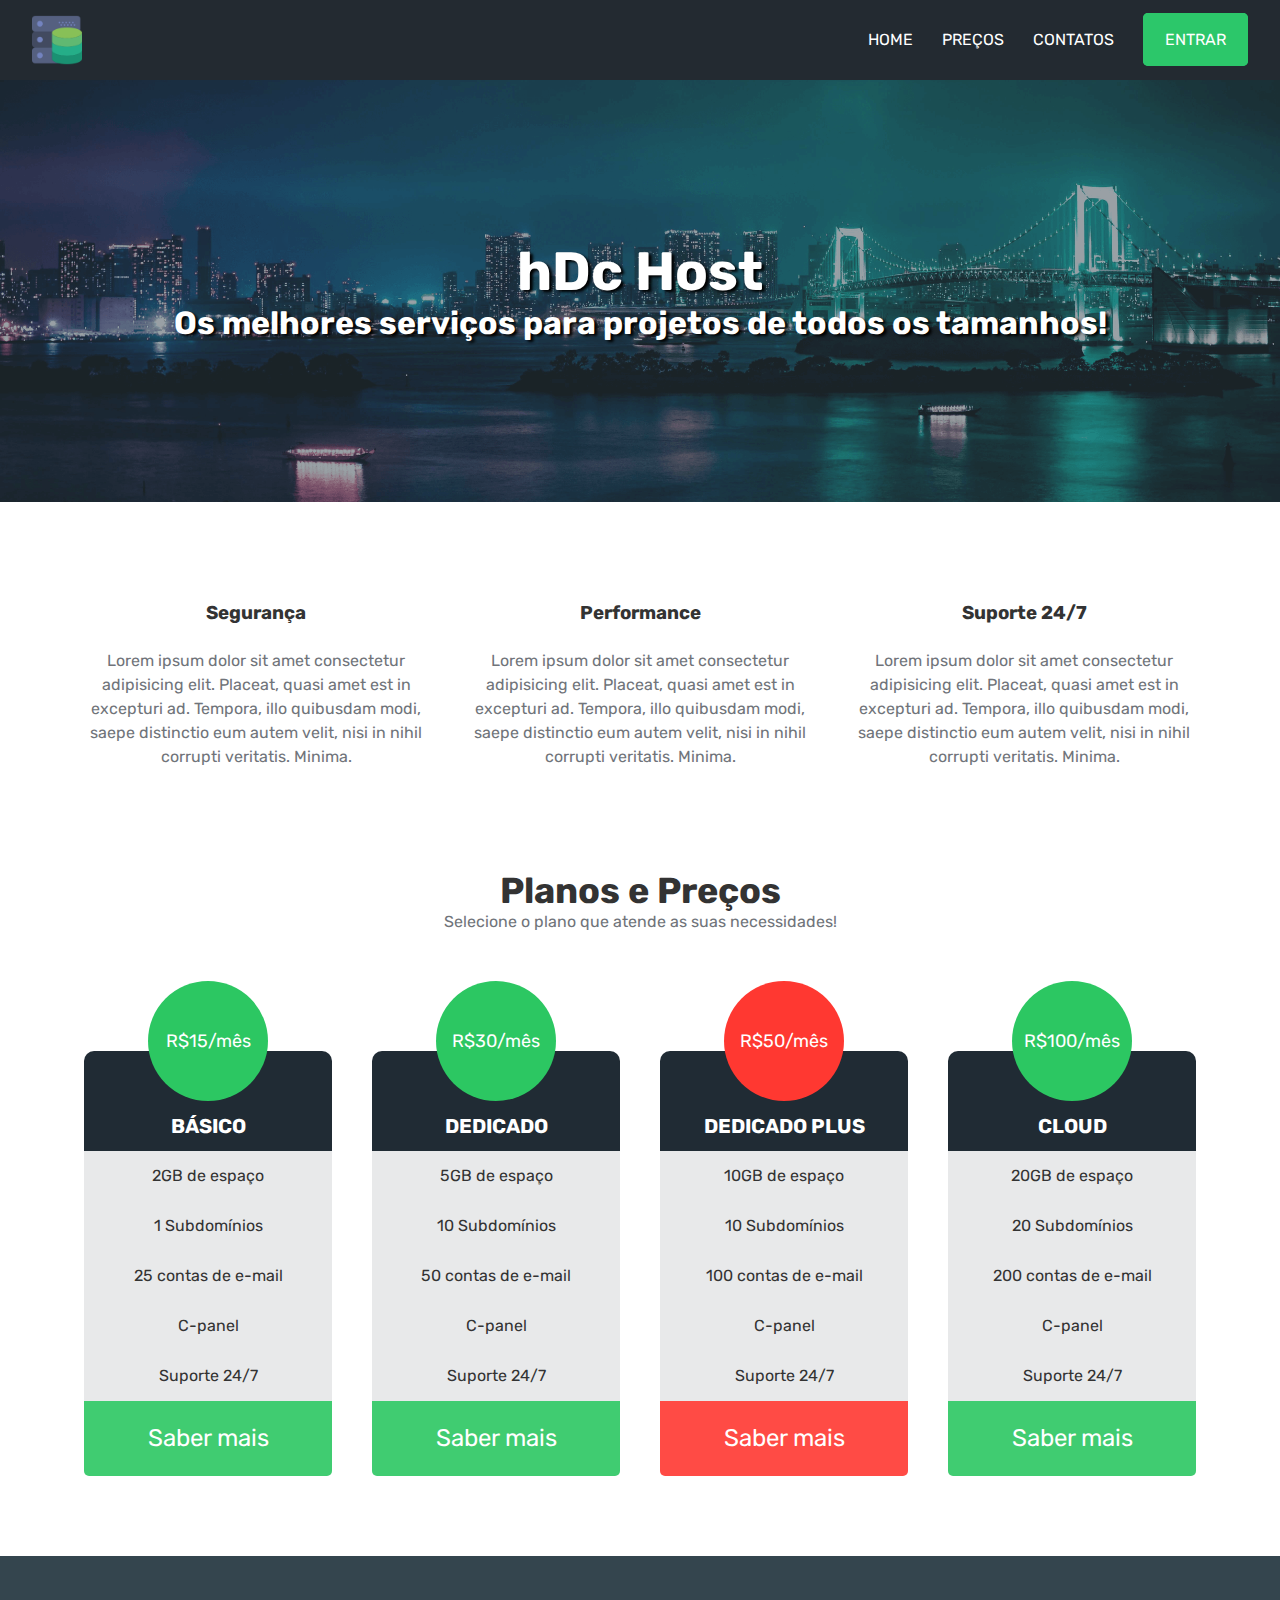
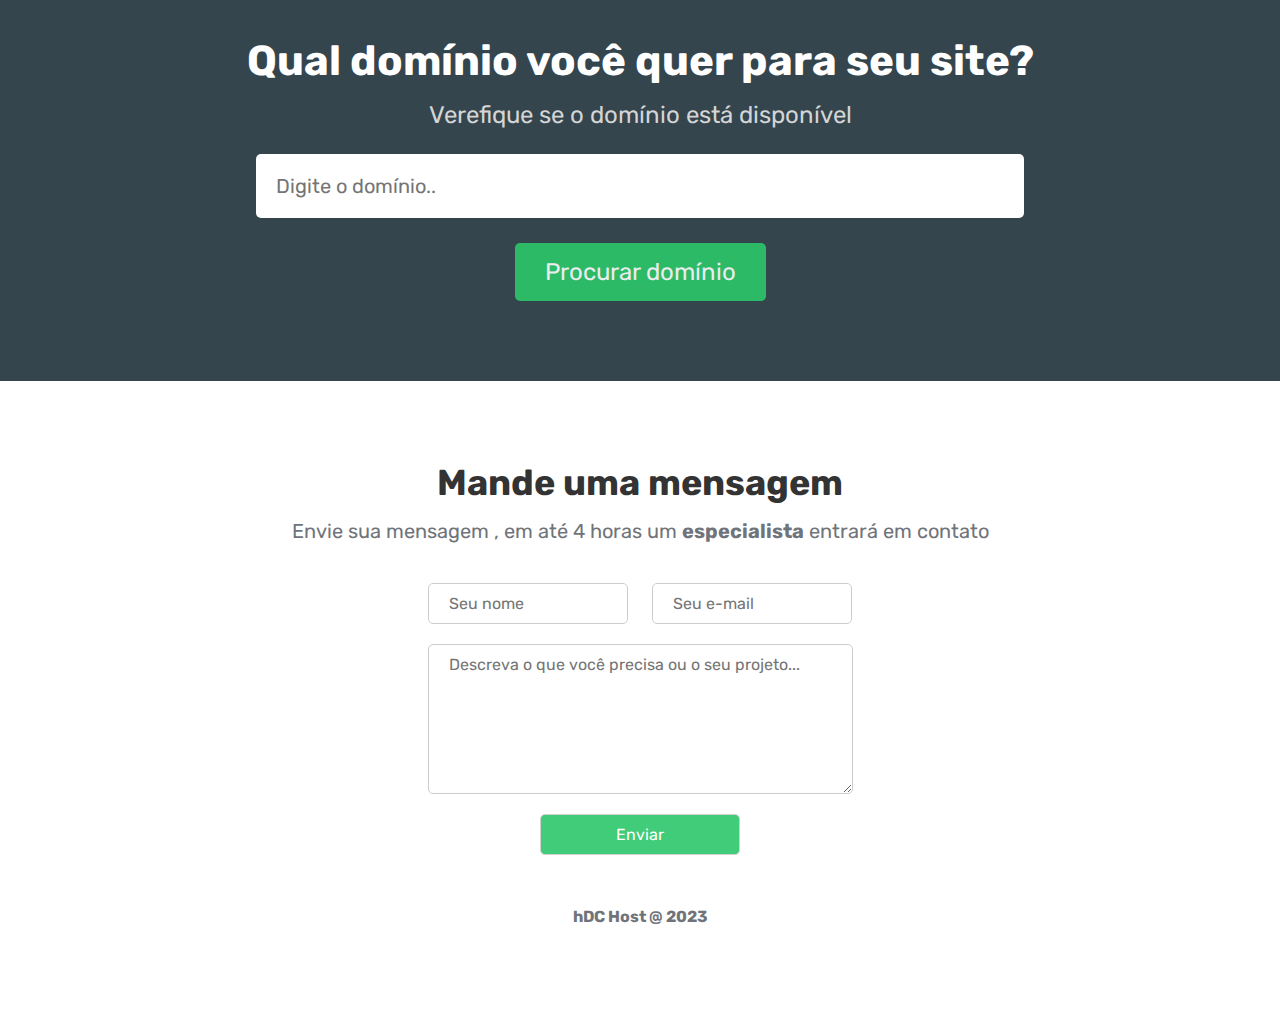
==== index.html @ f5bc2e4d "first commit" ====
<!DOCTYPE html>
<html lang="pt-br">
    <head>
        <meta charset="UTF-8">
        <meta name="viewport" content="width=device-width, initial-scale=1.0">
        <title>hDC Host</title>
        <link rel="stylesheet" href="./css/style.css">
        <link rel="shortcut icon" href="./img/hdchostlogo.png" type="image/png">
        <!-- Fonte -->
        <link rel="preconnect" href="https://fonts.googleapis.com">
        <link rel="preconnect" href="https://fonts.gstatic.com" crossorigin>
        <link href="https://fonts.googleapis.com/css2?family=Rubik:ital,wght@0,300;0,400;0,500;0,600;0,700;0,800;0,900;1,300;1,400;1,500;1,600;1,700;1,800;1,900&display=swap" rel="stylesheet">
        <!-- Ícones -->
        <link rel="stylesheet" href="https://cdnjs.cloudflare.com/ajax/libs/font-awesome/6.4.2/css/all.min.css" integrity="sha512-z3gLpd7yknf1YoNbCzqRKc4qyor8gaKU1qmn+CShxbuBusANI9QpRohGBreCFkKxLhei6S9CQXFEbbKuqLg0DA==" crossorigin="anonymous" referrerpolicy="no-referrer" />
    </head>
    <body>
        <div class="container">
            <div class="nav-container">
                <nav>
                    <a href="#"><img src="./img/hdchostlogo.png" alt="hdc-host" class="logo"></a>
                    <ul class="navbar-items">
                        <li>
                            <a href="#">Home</a>
                        </li>
                        <li>
                            <a href="#">Preços</a>
                        </li>
                        <li>
                            <a href="#">Contatos</a>
                        </li>
                        <li>
                            <a href="#" class="default-btn">Entrar</a>
                        </li>
                    </ul>
                </nav>
            </div>
            <main>
                <div class="main-banner">
                    <h1>hDc Host</h1>
                    <p>Os melhores serviços para projetos de todos os tamanhos!</p>
                </div>
                <section class="services-container">
                    <ul>
                        <li>
                            <i class="fas fa-shield-alt"></i>
                            <h3>Segurança</h3>
                            <p>
                                Lorem ipsum dolor sit amet consectetur adipisicing elit. 
                                Placeat, quasi amet est in excepturi ad. Tempora, illo quibusdam modi,
                                saepe distinctio eum autem velit,
                                nisi in nihil corrupti veritatis. Minima.
                            </p>
                        </li>
                        <li>
                            <i class="fas fa-rocket"></i>
                            <h3>Performance</h3>
                            <p>
                                Lorem ipsum dolor sit amet consectetur adipisicing elit. 
                                Placeat, quasi amet est in excepturi ad. Tempora, illo quibusdam modi,
                                saepe distinctio eum autem velit,
                                nisi in nihil corrupti veritatis. Minima.
                            </p>
                        </li>
                        <li>
                            <i class="fas fa-comments"></i>
                            <h3>Suporte 24/7</h3>
                            <p>
                                Lorem ipsum dolor sit amet consectetur adipisicing elit. 
                                Placeat, quasi amet est in excepturi ad. Tempora, illo quibusdam modi,
                                saepe distinctio eum autem velit,
                                nisi in nihil corrupti veritatis. Minima.
                            </p>
                        </li>
                    </ul>
                </section>
                <section class="pricing-container">
                    <h2>Planos e Preços</h2>
                    <p>Selecione o plano que atende as suas necessidades!</p>
                    <div class="plans-container">
                        <div class="plan">
                            <ul>
                                <li class="price">R$15/mês</li>
                                <li class="plan-name">Básico</li>
                                <li>2GB de espaço</li>
                                <li>1 Subdomínios</li>
                                <li>25 contas de e-mail</li>
                                <li>C-panel</li>
                                <li>Suporte 24/7</li>
                                <li class="plan-btn">Saber mais</li>
                            </ul>
                        </div>
                        <div class="plan">
                            <ul>
                                <li class="price">R$30/mês</li>
                                <li class="plan-name">Dedicado</li>
                                <li>5GB de espaço</li>
                                <li>10 Subdomínios</li>
                                <li>50 contas de e-mail</li>
                                <li>C-panel</li>
                                <li>Suporte 24/7</li>
                                <li class="plan-btn">Saber mais</li>
                            </ul>
                        </div>
                        <div class="plan">
                            <ul>
                                <li class="price recommend ">R$50/mês</li>
                                <li class="plan-name">Dedicado Plus</li>
                                <li>10GB de espaço</li>
                                <li>10 Subdomínios</li>
                                <li>100 contas de e-mail</li>
                                <li>C-panel</li>
                                <li>Suporte 24/7</li>
                                <li class="plan-btn recommend">Saber mais</li>
                            </ul>
                        </div>
                        <div class="plan">
                            <ul>
                                <li class="price">R$100/mês</li>
                                <li class="plan-name">Cloud</li>
                                <li>20GB de espaço</li>
                                <li>20 Subdomínios</li>
                                <li>200 contas de e-mail</li>
                                <li>C-panel</li>
                                <li>Suporte 24/7</li>
                                <li class="plan-btn">Saber mais</li>
                            </ul>
                        </div>
                    </div>
                </section>
                <section class="searchdomain-container">
                    <h2>Qual domínio você quer para seu site?</h2>
                    <p>Verefique se o domínio está disponível</p>
                    <form>
                        <input type="text" name="domain" id="domain" placeholder="Digite o domínio..">
                        <input type="submit" value="Procurar domínio">
                    </form>
                </section>
                <section class="contact-container">
                    <h2>Mande uma mensagem</h2>
                    <p>Envie sua mensagem , em até 4 horas um <strong>especialista</strong> entrará em contato</p>
                    <form>
                        <input type="text" name="name" id="name" placeholder="Seu nome">
                        <input type="email" name="email" id="email" placeholder="Seu e-mail">
                        <textarea name="message" id="message" placeholder="Descreva o que você precisa ou o seu projeto..."></textarea>
                        <input type="submit" value="Enviar">
                    </form>
                </section>
            </main>
            <footer>
                <p>hDC Host @ 2023</p>
            </footer>
        </div>
    </body>
</html>
---- css/style.css ----
/* Reset */

* {
    margin: 0;
    padding: 0;
    font-family: 'Rubik', sans-serif;
    box-sizing: border-box;
}

h1,
h2,
h3 {
    color: #333;
}

p {
    color: #70747a;
}

/* Navbar */

.nav-container {
    width: 100%;
    height: 80px;
    background-color: #232a31;
    padding: 0 2rem;
}

nav {
    position: relative;   
}

.logo {
    width: 50px;
    margin-top: 15px;
}

.navbar-items {
    position: absolute;
    right: 0;
    height: 80px;
    line-height: 80px;
    margin: 0;
    display: inline-block;
}

.navbar-items li {
    display: inline-block;
    text-transform: uppercase;
    margin-left: 25px;
}

.navbar-items a {
    color: #fff;
    text-decoration: none;
    transition: 0.5s;
}

.navbar-items a:hover {
    color: #ccc;
    transition: 0.5s;
}

.default-btn {
    padding: 15px 20px;
    background-color: #2cc76a;
    border-radius: 5px;
    border: 2px solid #2cc76a;
}

.default-btn:hover {
    padding: 15px 20px;
    border: 2px solid #2cc76a;
    background-color: transparent;
    border-radius: 5px;
    color: #2cc76a !important;
}

/* Main banner */

.main-banner {
    background-image: url("../img/mainbanner.png");
    background-size: cover;
    background-position: center;
    padding: 10rem 0;
}

.main-banner h1,
.main-banner p {
    color: #fff;
    text-align: center;
    font-weight: bold;
    text-shadow: #000 3px 2px 3px;
}

.main-banner h1 {
     font-size: 54px;
}

.main-banner p {
    font-size: 32px;
}

/* services */

.services-container {
    padding: 5rem 0;
}

.services-container ul {
    display: flex;
    width: 90%;
    margin: 0 auto;
}

.services-container li {
    flex: 1 1 200px;
    list-style: none;
    text-align: center;
    padding: 20px;
}

.fas {
    font-size: 60px;
    margin-bottom: 15px;
}

.fa-shield-alt {
    color: #2cc76a;
}

.fa-rocket {
    color: #ef3f29;
}

.fa-comments {
    color: #ef8f29;
}

.services-container h3 {
    margin-bottom: 25px;
}

.services-container p {
    line-height: 24px;
}

/* prices and plans */

.pricing-container {
    padding-bottom: 5rem;
    text-align: center;
}

.pricing-container h2{
    font-size: 36px;
}

.plans-container {
    display: flex;
    justify-content: space-between;
    width: 90%;
    margin: 50px auto 0;
}

.plan {
    flex: 1;
    max-width: 275px;
    margin: 0 20px;
    border-radius: 10px !important;
}

.plan ul {
    padding: 0;
}

.plan li {
    list-style: none;
    height: 50px;
    line-height: 50px;
    background-color: #e8e9ea;
    color: #333;
}

.plan .price {
    width: 120px;
    height: 120px;
    border-radius: 50%;
    background-color: #2cc762;
    color: #fff;
    text-align: center;
    line-height: 120px;
    margin: 0 auto -50px;
    font-size: 18px;
    position: relative;
}

.plan .plan-name {
    text-transform: uppercase;
    font-size: 20px;
    font-weight: bold;
    color: #fff;
    background-color: #202b34;
    padding: 50px 0;
    border-radius: 10px 10px 0px 0px;
}

.plan .plan-btn {
    background-color: #2cc762;
    color: #fff;
    font-size: 24px;
    height: 75px;
    line-height: 75px;
    cursor: pointer;
    border-radius: 0 0 5px 5px;
    opacity: .9;
}

.plan .plan-btn:hover {
    opacity: 1;
}

.plan .recommend {
    background-color: #ff3831;
}

/* search domain */

.searchdomain-container {
    background-color: #34454e;
    text-align: center;
    padding: 5rem 0;
}

.searchdomain-container h2 {
    color: #fff;
    font-size: 42px;
    margin-bottom: 15px;
}

.searchdomain-container p {
    color: #d5d5d5;
    font-size: 24px;
    margin-bottom: 25px;
}

.searchdomain-container input {
    display: block;
    border: none;
    border-radius: 5px;
    margin: 0 auto;
}

.searchdomain-container input[type="text"] {
    width: 60%;
    padding: 20px;
    font-size: 20px;
    margin-bottom: 25px;
}

.searchdomain-container input[type="submit"] {
    background-color: #2cc76a;
    padding: 15px 30px;
    color: #fff;
    font-size: 24px;
    cursor: pointer;
    opacity: .9;
}
 
.searchdomain-container input[type="submit"]:hover {
    opacity: 1;
}


/* contact form */

.contact-container {
    text-align: center;
    padding: 5rem 0 2rem 0;
}

.contact-container h2 {
    font-size: 36px;
    margin-bottom: 15px
}

.contact-container p {
    font-size: 20px;
    margin-bottom: 40px
}

.contact-container input,
.contact-container textarea {
    width: 200px;
    padding: 10px 20px;
    font-size: 16px;
    border-radius: 5px;
    border: 1px solid #ccc;
    margin: 0 10px 20px;
}

.contact-container textarea {
    display: block;
    margin: 0 auto 20px;
    width: 425px;
    height: 150px;
}

input:focus, textarea:focus {
    outline-style: dashed;
    outline-color: #2cc762;
    outline-offset: 2px;
    
    animation-duration: 3s;
  animation-name: slidein;
}

@keyframes slidein {
  from {
    margin-top: 50px;
  }
}

.contact-container input[type="submit"] {
    display: block;
    margin: 0 auto;
    background-color: #2cc76a;
    color: #fff;
    cursor: pointer;
    opacity: .9;
}

.contact-container input[type="submit"]:hover {
    opacity: 1;
}

/* footer */

footer {
    text-align: center;
    font-weight: bold;
    margin: 20px 0 100px;
}

/* ~ Responsividade ~ */

/* small laptops a partir de 1100px  */

@media (max-width: 1100px) {
    .plans-container {
        width: 95%;
    }

    .plan {
        margin: 0 5px;
    }
}

/* tablet 900px */

@media (max-width: 900px) {
    .main-banner p {
        padding: 0 6rem;
    }

    .searchdomain-container {
        padding: 2rem 4rem;
    }
}

/* celular 576px */

@media (max-width: 576px) {
    html, body {
        overflow-x: hidden;
    }

    .navbar-items {
        font-size: 14px;
        margin-left: 10px;
    }

    .services-container ul {
        flex-direction: column;
    }

    .services-container h2 {
        font-size: 28px;
    }

    .searchdomain-container input[type="text"] {
        width: 100%;
    }

    .main-banner p {
        padding: 0 2rem;
    }

    .plans-container {
        flex-direction: column;
        width: 100%;
        padding: 0 2rem;
    }

    .plan {
        width: 100%;
        max-width: 100%;
        margin-bottom: 20px;
    }

    .contact-container {
        padding: 3rem 2rem;
    }

    .contact-container input,
    .contact-container textarea {
        width: 100%;
        margin: 10px 0;
    }
}
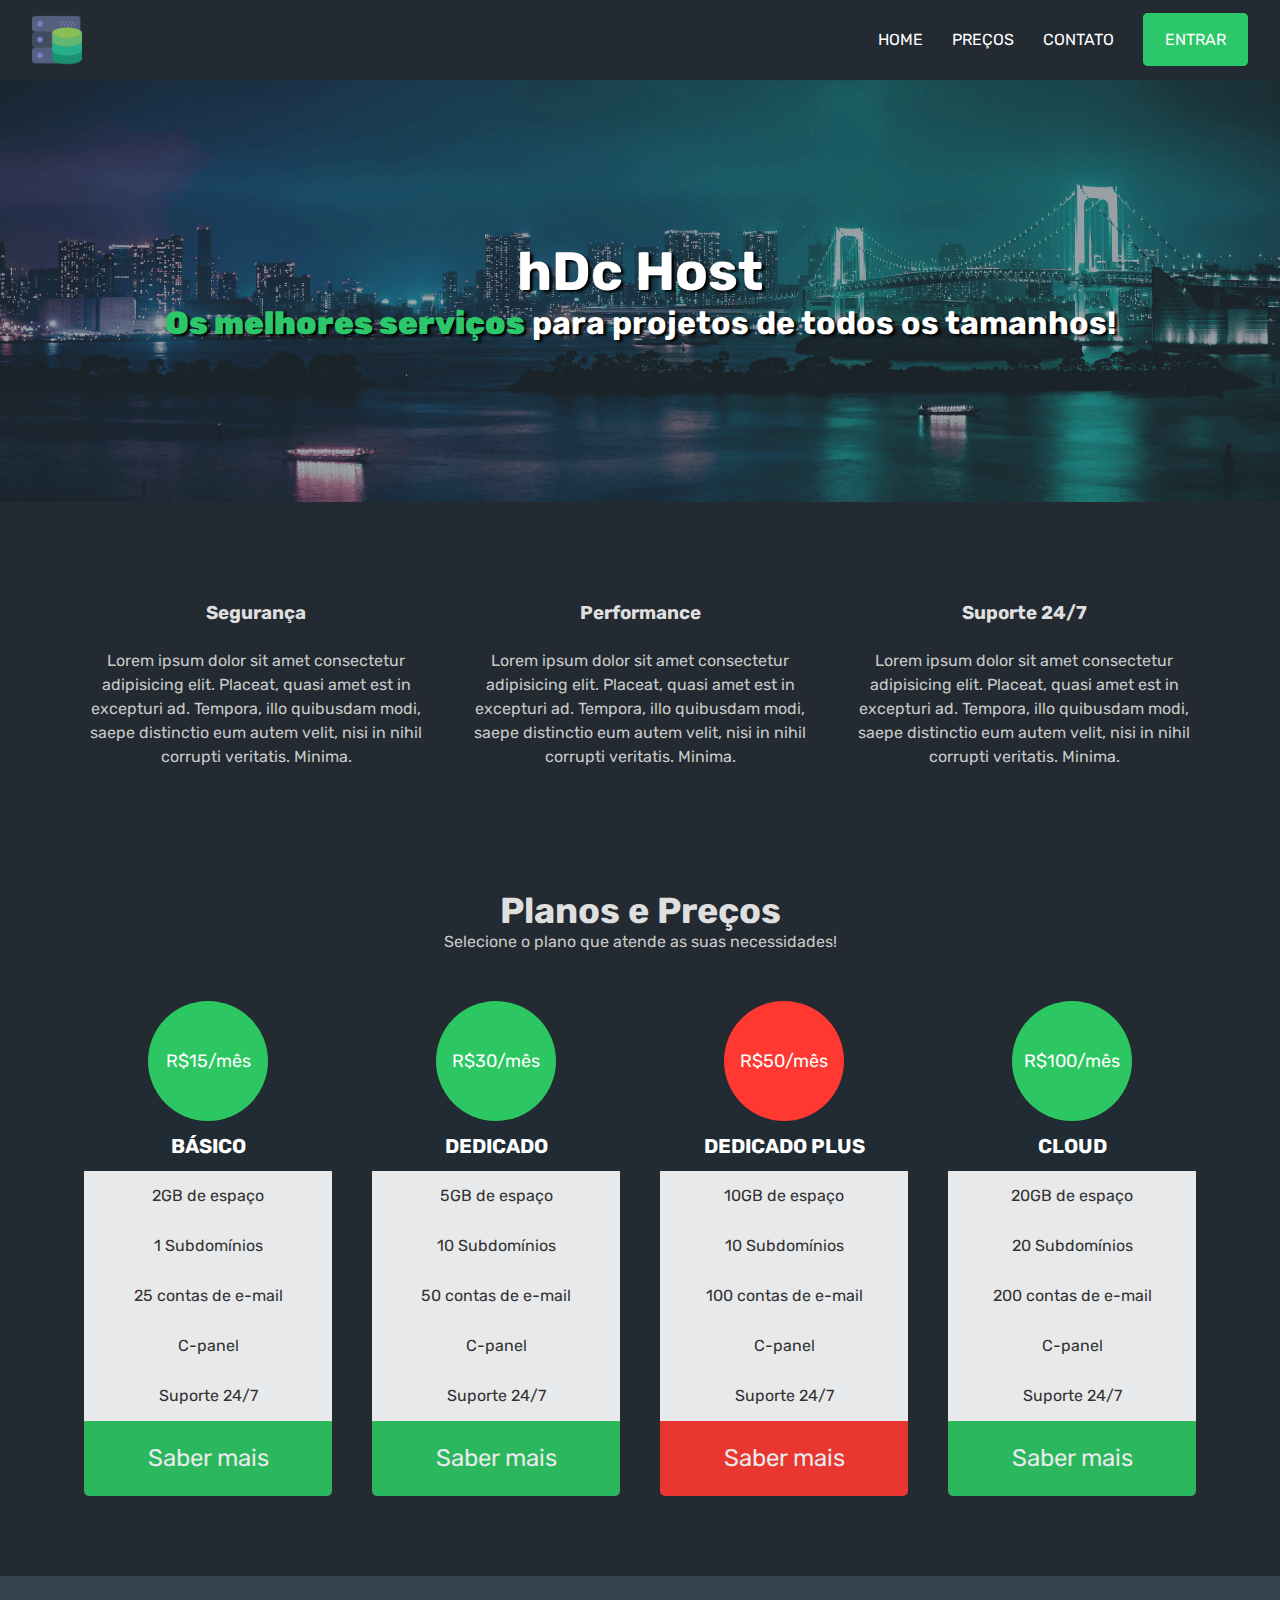
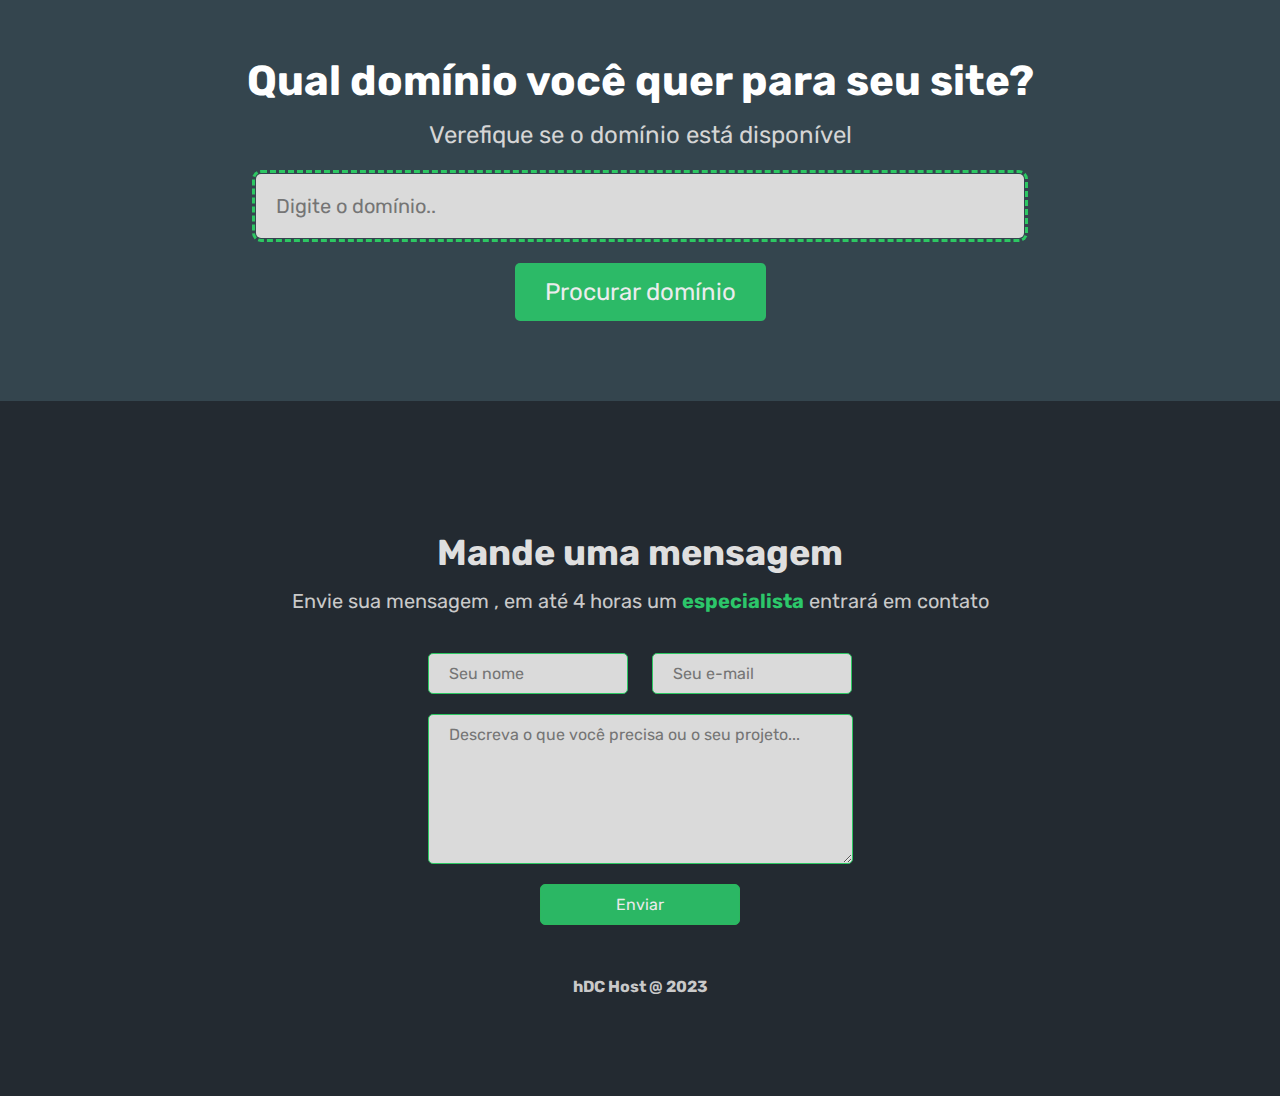
==== commit 5c895c9a: "Add styles and scroll" ====
--- a/index.html
+++ b/index.html
@@ -1,5 +1,5 @@
 <!DOCTYPE html>
-<html lang="pt-br">
+<html lang="pt-br" data-bs-theme="dark">
     <head>
         <meta charset="UTF-8">
         <meta name="viewport" content="width=device-width, initial-scale=1.0">
@@ -15,140 +15,187 @@
     </head>
     <body>
         <div class="container">
-            <div class="nav-container">
-                <nav>
-                    <a href="#"><img src="./img/hdchostlogo.png" alt="hdc-host" class="logo"></a>
-                    <ul class="navbar-items">
-                        <li>
-                            <a href="#">Home</a>
-                        </li>
-                        <li>
-                            <a href="#">Preços</a>
-                        </li>
-                        <li>
-                            <a href="#">Contatos</a>
-                        </li>
-                        <li>
-                            <a href="#" class="default-btn">Entrar</a>
-                        </li>
-                    </ul>
-                </nav>
+            <div class="nav-container" id="header">
+              <nav>
+                <a href="#">
+                  <img src="img/hdchostlogo.png" alt="hDC Host" class="logo" />
+                </a>
+                <ul class="navbar-items">
+                  <li>
+                    <a href="#" class="item-button">Home</a>
+                  </li>
+                  <li>
+                    <a href="#prices" class="item-button">Preços</a>
+                  </li>
+                  <li>
+                    <a href="#contacts" class="item-button">Contato</a>
+                  </li>
+                  <li>
+                    <a href="#" class="default-btn">Entrar</a>
+                  </li>
+                </ul>
+              </nav>
+        </div>
+        <main>
+            <div class="item-fixed">
+                <button class="btn-fixed" id="#header"><i class="fa-solid fa-arrow-up fa-bounce fa-2xl arrow"></i></button>
             </div>
-            <main>
-                <div class="main-banner">
-                    <h1>hDc Host</h1>
-                    <p>Os melhores serviços para projetos de todos os tamanhos!</p>
+            <div class="main-banner">
+                <h1>hDc Host</h1>
+                <p><strong>Os melhores serviços</strong> para projetos de todos os tamanhos!</p>
+            </div>
+            <section class="services-container">
+                <ul>
+                    <li>
+                        <i class="fas fa-shield-alt"></i>
+                        <h3>Segurança</h3>
+                        <p>
+                            Lorem ipsum dolor sit amet consectetur adipisicing elit. 
+                            Placeat, quasi amet est in excepturi ad. Tempora, illo quibusdam modi,
+                            saepe distinctio eum autem velit,
+                            nisi in nihil corrupti veritatis. Minima.
+                        </p>
+                    </li>
+                    <li>
+                        <i class="fas fa-rocket"></i>
+                        <h3>Performance</h3>
+                        <p>
+                            Lorem ipsum dolor sit amet consectetur adipisicing elit. 
+                            Placeat, quasi amet est in excepturi ad. Tempora, illo quibusdam modi,
+                            saepe distinctio eum autem velit,
+                            nisi in nihil corrupti veritatis. Minima.
+                        </p>
+                    </li>
+                    <li>
+                        <i class="fas fa-comments"></i>
+                        <h3>Suporte 24/7</h3>
+                        <p>
+                            Lorem ipsum dolor sit amet consectetur adipisicing elit. 
+                            Placeat, quasi amet est in excepturi ad. Tempora, illo quibusdam modi,
+                            saepe distinctio eum autem velit,
+                            nisi in nihil corrupti veritatis. Minima.
+                        </p>
+                    </li>
+                </ul>
+            </section>
+            <section class="pricing-container" id="prices">
+                <h2>Planos e Preços</h2>
+                <p>Selecione o plano que atende as suas necessidades!</p>
+                <div class="plans-container">   
+                    <div class="plan">
+                        <ul>
+                            <li class="price">R$15/mês</li>
+                            <li class="plan-name">Básico</li>
+                            <li>2GB de espaço</li>
+                            <li>1 Subdomínios</li>
+                            <li>25 contas de e-mail</li>
+                            <li>C-panel</li>
+                            <li>Suporte 24/7</li>
+                            <li class="plan-btn">Saber mais</li>
+                        </ul>
+                    </div>
+                    <div class="plan">
+                        <ul>
+                            <li class="price">R$30/mês</li>
+                            <li class="plan-name">Dedicado</li>
+                            <li>5GB de espaço</li>
+                            <li>10 Subdomínios</li>
+                            <li>50 contas de e-mail</li>
+                            <li>C-panel</li>
+                            <li>Suporte 24/7</li>
+                            <li class="plan-btn">Saber mais</li>
+                        </ul>
+                    </div>
+                    <div class="plan">
+                        <ul>
+                            <li class="price recommend ">R$50/mês</li>
+                            <li class="plan-name">Dedicado Plus</li>
+                            <li>10GB de espaço</li>
+                            <li>10 Subdomínios</li>
+                            <li>100 contas de e-mail</li>
+                            <li>C-panel</li>
+                            <li>Suporte 24/7</li>
+                            <li class="plan-btn recommend">Saber mais</li>
+                        </ul>
+                    </div>
+                    <div class="plan">
+                        <ul>
+                            <li class="price">R$100/mês</li>
+                            <li class="plan-name">Cloud</li>
+                            <li>20GB de espaço</li>
+                            <li>20 Subdomínios</li>
+                            <li>200 contas de e-mail</li>
+                            <li>C-panel</li>
+                            <li>Suporte 24/7</li>
+                            <li class="plan-btn">Saber mais</li>
+                        </ul>
+                    </div>
                 </div>
-                <section class="services-container">
-                    <ul>
-                        <li>
-                            <i class="fas fa-shield-alt"></i>
-                            <h3>Segurança</h3>
-                            <p>
-                                Lorem ipsum dolor sit amet consectetur adipisicing elit. 
-                                Placeat, quasi amet est in excepturi ad. Tempora, illo quibusdam modi,
-                                saepe distinctio eum autem velit,
-                                nisi in nihil corrupti veritatis. Minima.
-                            </p>
-                        </li>
-                        <li>
-                            <i class="fas fa-rocket"></i>
-                            <h3>Performance</h3>
-                            <p>
-                                Lorem ipsum dolor sit amet consectetur adipisicing elit. 
-                                Placeat, quasi amet est in excepturi ad. Tempora, illo quibusdam modi,
-                                saepe distinctio eum autem velit,
-                                nisi in nihil corrupti veritatis. Minima.
-                            </p>
-                        </li>
-                        <li>
-                            <i class="fas fa-comments"></i>
-                            <h3>Suporte 24/7</h3>
-                            <p>
-                                Lorem ipsum dolor sit amet consectetur adipisicing elit. 
-                                Placeat, quasi amet est in excepturi ad. Tempora, illo quibusdam modi,
-                                saepe distinctio eum autem velit,
-                                nisi in nihil corrupti veritatis. Minima.
-                            </p>
-                        </li>
-                    </ul>
-                </section>
-                <section class="pricing-container">
-                    <h2>Planos e Preços</h2>
-                    <p>Selecione o plano que atende as suas necessidades!</p>
-                    <div class="plans-container">
-                        <div class="plan">
-                            <ul>
-                                <li class="price">R$15/mês</li>
-                                <li class="plan-name">Básico</li>
-                                <li>2GB de espaço</li>
-                                <li>1 Subdomínios</li>
-                                <li>25 contas de e-mail</li>
-                                <li>C-panel</li>
-                                <li>Suporte 24/7</li>
-                                <li class="plan-btn">Saber mais</li>
-                            </ul>
-                        </div>
-                        <div class="plan">
-                            <ul>
-                                <li class="price">R$30/mês</li>
-                                <li class="plan-name">Dedicado</li>
-                                <li>5GB de espaço</li>
-                                <li>10 Subdomínios</li>
-                                <li>50 contas de e-mail</li>
-                                <li>C-panel</li>
-                                <li>Suporte 24/7</li>
-                                <li class="plan-btn">Saber mais</li>
-                            </ul>
-                        </div>
-                        <div class="plan">
-                            <ul>
-                                <li class="price recommend ">R$50/mês</li>
-                                <li class="plan-name">Dedicado Plus</li>
-                                <li>10GB de espaço</li>
-                                <li>10 Subdomínios</li>
-                                <li>100 contas de e-mail</li>
-                                <li>C-panel</li>
-                                <li>Suporte 24/7</li>
-                                <li class="plan-btn recommend">Saber mais</li>
-                            </ul>
-                        </div>
-                        <div class="plan">
-                            <ul>
-                                <li class="price">R$100/mês</li>
-                                <li class="plan-name">Cloud</li>
-                                <li>20GB de espaço</li>
-                                <li>20 Subdomínios</li>
-                                <li>200 contas de e-mail</li>
-                                <li>C-panel</li>
-                                <li>Suporte 24/7</li>
-                                <li class="plan-btn">Saber mais</li>
-                            </ul>
-                        </div>
-                    </div>
-                </section>
-                <section class="searchdomain-container">
-                    <h2>Qual domínio você quer para seu site?</h2>
-                    <p>Verefique se o domínio está disponível</p>
-                    <form>
-                        <input type="text" name="domain" id="domain" placeholder="Digite o domínio..">
-                        <input type="submit" value="Procurar domínio">
-                    </form>
-                </section>
-                <section class="contact-container">
-                    <h2>Mande uma mensagem</h2>
-                    <p>Envie sua mensagem , em até 4 horas um <strong>especialista</strong> entrará em contato</p>
-                    <form>
-                        <input type="text" name="name" id="name" placeholder="Seu nome">
-                        <input type="email" name="email" id="email" placeholder="Seu e-mail">
-                        <textarea name="message" id="message" placeholder="Descreva o que você precisa ou o seu projeto..."></textarea>
-                        <input type="submit" value="Enviar">
-                    </form>
-                </section>
-            </main>
-            <footer>
-                <p>hDC Host @ 2023</p>
-            </footer>
+            </section>
+            <section class="searchdomain-container">
+                <h2>Qual domínio você quer para seu site?</h2>
+                <p>Verefique se o domínio está disponível</p>
+                <form>
+                    <input type="text" name="domain" id="domain" class="message-border-animation" placeholder="Digite o domínio..">
+                    <input type="submit" value="Procurar domínio">
+                </form>
+            </section>
+            <section class="contact-container" id="contacts">
+                <h2>Mande uma mensagem</h2>
+                <p>Envie sua mensagem , em até 4 horas um <strong>especialista</strong> entrará em contato</p>
+                <form>
+                    <input type="text" name="name" id="name" placeholder="Seu nome">
+                    <input type="email" name="email" id="email" placeholder="Seu e-mail">
+                    <textarea name="message" id="message" placeholder="Descreva o que você precisa ou o seu projeto..."></textarea>
+                    <input type="submit" value="Enviar">
+                </form>
+            </section>
+        </main>
+        <footer>
+            <p>hDC Host @ 2023</p>
+        </footer>
         </div>
+        <script>
+            document.addEventListener("DOMContentLoaded", function () {
+                const navbarItems = document.querySelectorAll(".navbar-items a");
+                const pricesLink = document.querySelector('a[href="#prices"]');
+                const contactsLink = document.querySelector('a[href="#contacts"]');
+                
+                const scrollToElement = (element) => {
+                    const offset = 100; // Adjust this value to control the offset after scrolling
+                    const position = element.offsetTop;
+                    window.scrollTo({
+                        top: position,
+                        behavior: "smooth"
+                    });
+                };
+                
+                for (const link of navbarItems) {
+                    link.addEventListener("click", (event) => {
+                        event.preventDefault();
+                        const target = document.querySelector(link.getAttribute("href"));
+                        scrollToElement(target);
+                    });
+                }
+                
+                pricesLink.addEventListener("click", (event) => {
+                    event.preventDefault();
+                    const target = document.querySelector(pricesLink.getAttribute("href"));
+                    scrollToElement(target);
+                });
+                
+                contactsLink.addEventListener("click", (event) => {
+                    event.preventDefault();
+                    const target = document.querySelector(contactsLink.getAttribute("href"));
+                    scrollToElement(target);
+                });
+
+                document.querySelector('.btn-fixed').addEventListener('click', function(event) {
+                    event.preventDefault(); // Evita o comportamento padrão do link
+                    const header = document.querySelector('#header');
+                    header.scrollIntoView({ behavior: 'smooth' });
+                });
+            });
+        </script>
     </body>
 </html>--- a/css/style.css
+++ b/css/style.css
@@ -7,14 +7,40 @@
     box-sizing: border-box;
 }
 
+body {
+    background-color: #232a31;
+}
+
+.item-fixed {
+    position: fixed;
+    right: 20px;
+    bottom: 20px;
+    background-color: #33333309;
+    padding: 10px 5px;
+    border-radius: 10px;
+}
+
+.btn-fixed {
+    border: 0px;
+    background-color: transparent;
+}
+
+.btn-fixed:hover {
+    cursor: pointer;
+}
+
+.arrow {
+    color: #2cc76a;
+}
+
 h1,
 h2,
 h3 {
-    color: #333;
+    color: #dfdfdf;
 }
 
 p {
-    color: #70747a;
+    color: rgb(201, 201, 201);
 }
 
 /* Navbar */
@@ -24,6 +50,10 @@
     height: 80px;
     background-color: #232a31;
     padding: 0 2rem;
+}
+
+strong {
+    color: #2cc76a;
 }
 
 nav {
@@ -57,8 +87,14 @@
 }
 
 .navbar-items a:hover {
-    color: #ccc;
+    color: #2cc762;
+    border-bottom: 1px solid #2cc762;
     transition: 0.5s;
+}
+
+.navbar-items .item-button:hover {
+    border-bottom: 1px solid #2cc762;
+    padding-bottom: 5px;
 }
 
 .default-btn {
@@ -154,6 +190,7 @@
 
 .pricing-container h2{
     font-size: 36px;
+    padding-top: 20px;
 }
 
 .plans-container {
@@ -230,6 +267,7 @@
     background-color: #34454e;
     text-align: center;
     padding: 5rem 0;
+    margin-bottom: 50px;
 }
 
 .searchdomain-container h2 {
@@ -252,6 +290,7 @@
 }
 
 .searchdomain-container input[type="text"] {
+    background-color: #dadada;
     width: 60%;
     padding: 20px;
     font-size: 20px;
@@ -265,6 +304,10 @@
     font-size: 24px;
     cursor: pointer;
     opacity: .9;
+}
+
+.contact-container input[type="submit"]:hover {
+    opacity: 1;
 }
  
 .searchdomain-container input[type="submit"]:hover {
@@ -295,8 +338,14 @@
     padding: 10px 20px;
     font-size: 16px;
     border-radius: 5px;
-    border: 1px solid #ccc;
+    border: 1px solid #2cc762;
+    background-color: #dadada;
     margin: 0 10px 20px;
+}
+
+input:focus, textarea:focus {
+    outline-color: #2cc76a;
+    outline-offset: 2px;
 }
 
 .contact-container textarea {
@@ -306,10 +355,10 @@
     height: 150px;
 }
 
-input:focus, textarea:focus {
+.searchdomain-container input[type="text"]{
     outline-style: dashed;
     outline-color: #2cc762;
-    outline-offset: 2px;
+    outline-offset: 1px;
     
     animation-duration: 3s;
   animation-name: slidein;
@@ -366,14 +415,38 @@
     .searchdomain-container {
         padding: 2rem 4rem;
     }
+
+    .services-container ul {
+        flex-direction: column;
+    }
+
+    .plans-container {
+        flex-direction: column;
+        padding: 0 2rem;
+        width: 100%;
+    }
+
+    .plan {
+        min-width: 362px;
+        margin: 0 auto 50px;
+    }
 }
 
 /* celular 576px */
 
-@media (max-width: 576px) {
+@media (max-width: 600px) {
     html, body {
         overflow-x: hidden;
     }
+
+    .searchdomain-container h2{
+        font-size: 30px;
+    }
+
+    .searchdomain-container p{
+        font-size: 15px;
+    }
+
 
     .navbar-items {
         font-size: 14px;
@@ -390,6 +463,17 @@
 
     .searchdomain-container input[type="text"] {
         width: 100%;
+        height: 30px;
+        font-size: 14px;
+    }
+
+    .searchdomain-container input[type="submit"] {
+        padding: 10px 15px;
+        font-size: 16px;
+        background-color: #2cc76a;
+        color: #fff;
+        cursor: pointer;
+        opacity: .9;
     }
 
     .main-banner p {
@@ -419,89 +503,41 @@
     }
 }
 
-
-
-
-
-
-
-
-
-
-
-
-
-
-
-
-
-
-
-
-
-
-
-
-
-
-
-
-
-
-
-
-
-
-
-
-
-
-
-
-
-
-
-
-
-
-
-
-
-
-
-
-
-
-
-
-
-
-
-
-
-
-
-
-
-
-
-
-
-
-
-
-
-
-
-
-
-
-
-
-
-
-
-
-
-
-
+/* página erro de login */
+
+.error-message {
+    display: flex;
+    text-align: center; 
+    font-size: 50px;    
+    margin: 100px auto;
+    justify-content: center;
+    align-items: center;
+}
+
+.error-message .fa-triangle-exclamation {
+    font-size: 60px;
+    margin: 10px;
+}
+
+.center {
+    text-align: center;
+}
+
+.btn-return {
+    border: 1px solid yellow;
+    padding: 10px 20px;
+    border-radius: 6px;
+    color: black;
+    font-weight: bold;
+    background-color: yellow;
+    cursor: pointer;
+    width: 300px;
+    height: 60px;
+    font-size: 20px;
+}
+
+@media (max-width: 800px) {
+    .error-message {
+        font-size: 20px;
+    }
+}
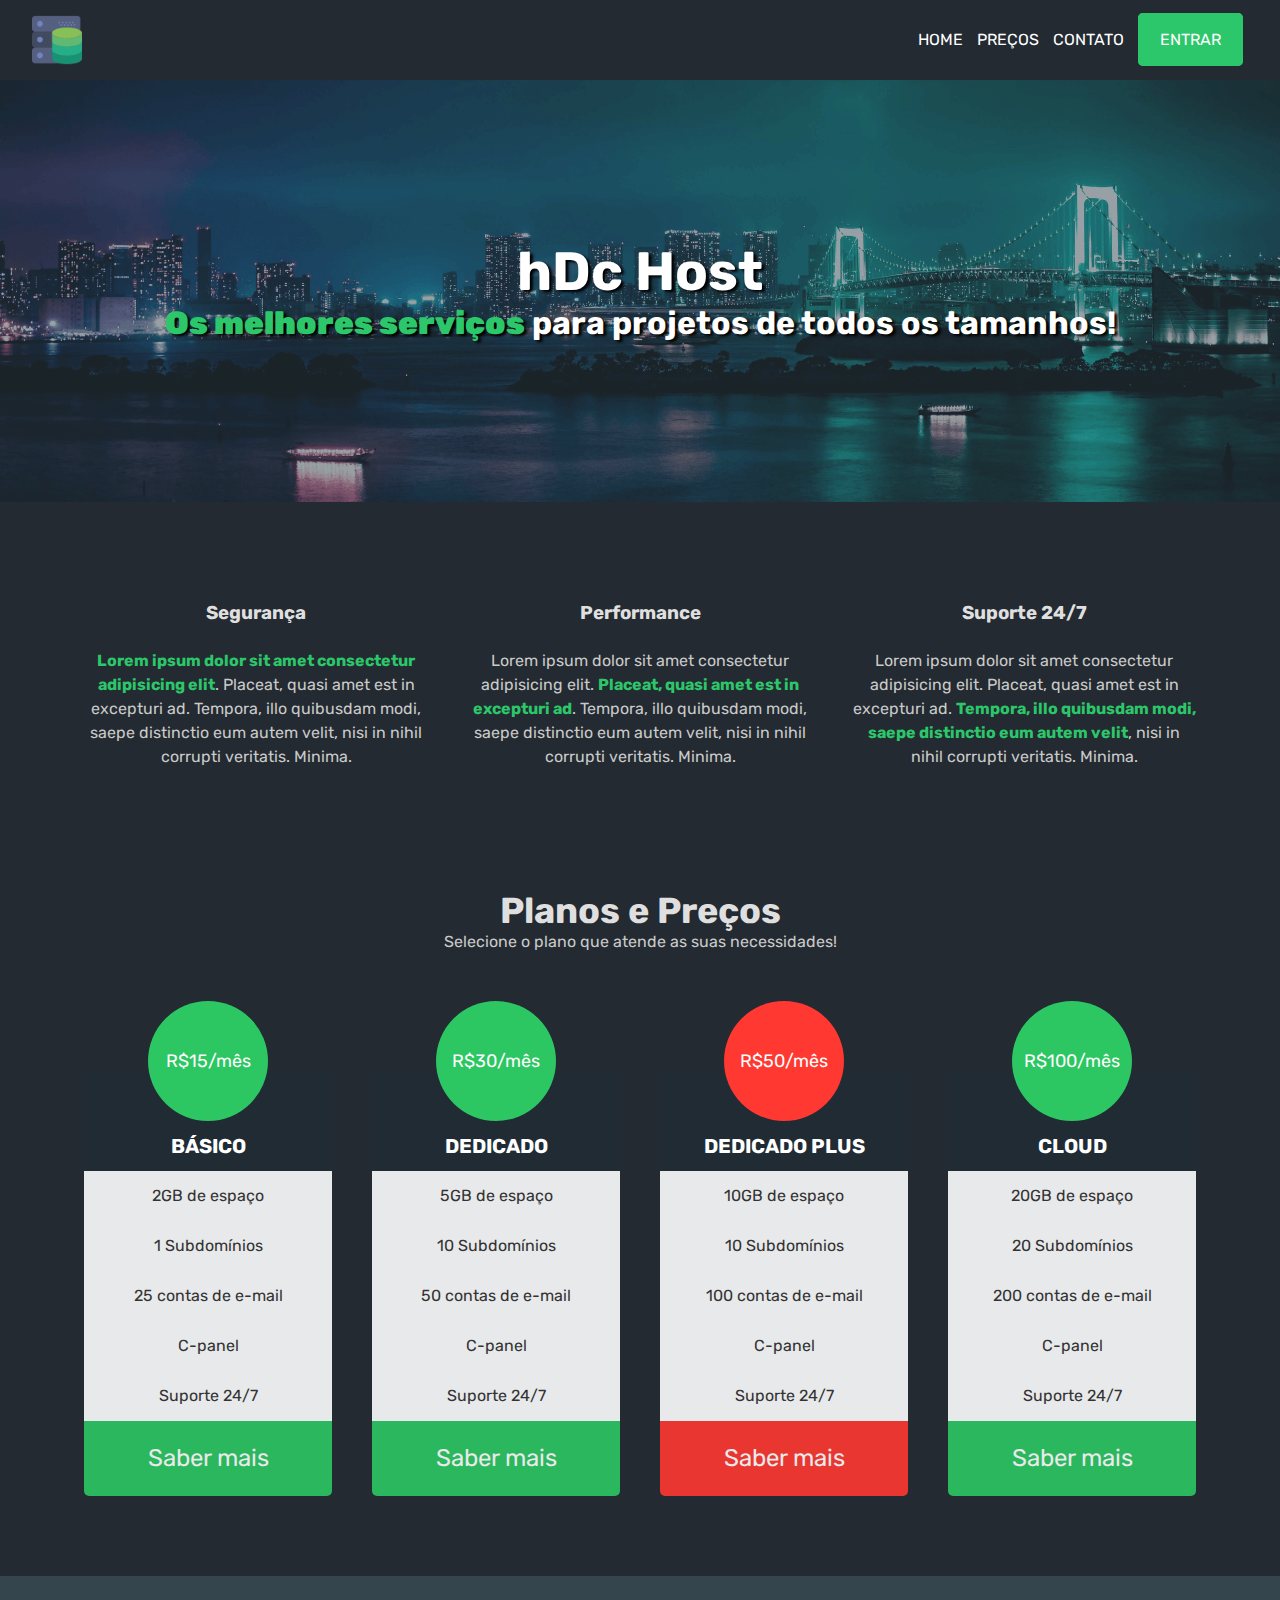
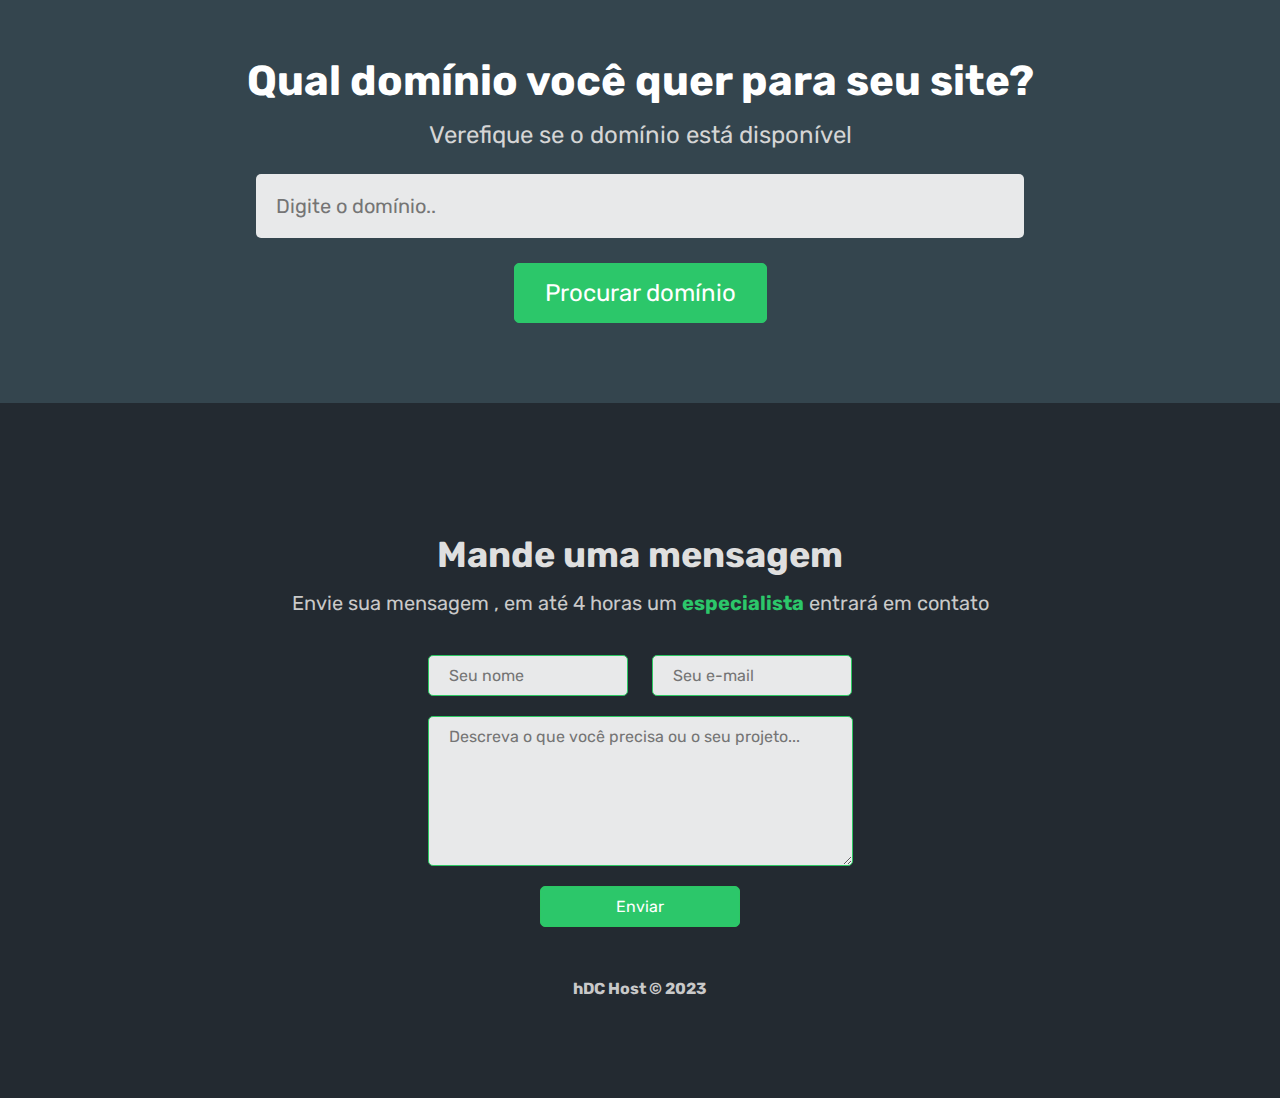
==== commit 77214b24: "page login - in javascript" ====
--- a/index.html
+++ b/index.html
@@ -31,7 +31,7 @@
                     <a href="#contacts" class="item-button">Contato</a>
                   </li>
                   <li>
-                    <a href="#" class="default-btn">Entrar</a>
+                    <a href="login.html" class="default-btn">Entrar</a>
                   </li>
                 </ul>
               </nav>
@@ -50,7 +50,7 @@
                         <i class="fas fa-shield-alt"></i>
                         <h3>Segurança</h3>
                         <p>
-                            Lorem ipsum dolor sit amet consectetur adipisicing elit. 
+                            <strong>Lorem ipsum dolor sit amet consectetur adipisicing elit</strong>. 
                             Placeat, quasi amet est in excepturi ad. Tempora, illo quibusdam modi,
                             saepe distinctio eum autem velit,
                             nisi in nihil corrupti veritatis. Minima.
@@ -61,7 +61,7 @@
                         <h3>Performance</h3>
                         <p>
                             Lorem ipsum dolor sit amet consectetur adipisicing elit. 
-                            Placeat, quasi amet est in excepturi ad. Tempora, illo quibusdam modi,
+                            <strong>Placeat, quasi amet est in excepturi ad</strong>. Tempora, illo quibusdam modi,
                             saepe distinctio eum autem velit,
                             nisi in nihil corrupti veritatis. Minima.
                         </p>
@@ -71,8 +71,8 @@
                         <h3>Suporte 24/7</h3>
                         <p>
                             Lorem ipsum dolor sit amet consectetur adipisicing elit. 
-                            Placeat, quasi amet est in excepturi ad. Tempora, illo quibusdam modi,
-                            saepe distinctio eum autem velit,
+                            Placeat, quasi amet est in excepturi ad. <strong>Tempora, illo quibusdam modi,
+                            saepe distinctio eum autem velit</strong>,
                             nisi in nihil corrupti veritatis. Minima.
                         </p>
                     </li>
@@ -152,7 +152,7 @@
             </section>
         </main>
         <footer>
-            <p>hDC Host @ 2023</p>
+            <p>hDC Host &copy; 2023</p>
         </footer>
         </div>
         <script>
@@ -160,7 +160,8 @@
                 const navbarItems = document.querySelectorAll(".navbar-items a");
                 const pricesLink = document.querySelector('a[href="#prices"]');
                 const contactsLink = document.querySelector('a[href="#contacts"]');
-                
+                const loginLink = document.querySelector('a[href="login.html"]');
+
                 const scrollToElement = (element) => {
                     const offset = 100; // Adjust this value to control the offset after scrolling
                     const position = element.offsetTop;
@@ -195,6 +196,11 @@
                     const header = document.querySelector('#header');
                     header.scrollIntoView({ behavior: 'smooth' });
                 });
+
+                loginLink.addEventListener("click", (event) => {
+                    event.preventDefault();
+                    window.location.href = "login.html";
+                });
             });
         </script>
     </body>
--- a/css/style.css
+++ b/css/style.css
@@ -58,11 +58,18 @@
 
 nav {
     position: relative;   
+    max-width: 100%;
 }
 
 .logo {
     width: 50px;
     margin-top: 15px;
+}
+
+@media (max-width: 600px) {
+    .nav-container {
+        padding: 0 1rem;
+    }
 }
 
 .navbar-items {
@@ -77,13 +84,13 @@
 .navbar-items li {
     display: inline-block;
     text-transform: uppercase;
-    margin-left: 25px;
 }
 
 .navbar-items a {
     color: #fff;
     text-decoration: none;
     transition: 0.5s;
+    margin: 0px 5px;
 }
 
 .navbar-items a:hover {
@@ -290,7 +297,7 @@
 }
 
 .searchdomain-container input[type="text"] {
-    background-color: #dadada;
+    background-color: #e8e9ea;
     width: 60%;
     padding: 20px;
     font-size: 20px;
@@ -299,18 +306,18 @@
 
 .searchdomain-container input[type="submit"] {
     background-color: #2cc76a;
+    border: 1px solid #2cc76a;
     padding: 15px 30px;
     color: #fff;
     font-size: 24px;
     cursor: pointer;
-    opacity: .9;
-}
-
-.contact-container input[type="submit"]:hover {
-    opacity: 1;
+    transition: 0.5s;
 }
  
 .searchdomain-container input[type="submit"]:hover {
+    background-color: transparent;
+    color: #2cc76a;
+    padding: 15px 32px;
     opacity: 1;
 }
 
@@ -339,13 +346,13 @@
     font-size: 16px;
     border-radius: 5px;
     border: 1px solid #2cc762;
-    background-color: #dadada;
+    background-color: #e8e9ea;
     margin: 0 10px 20px;
 }
 
 input:focus, textarea:focus {
     outline-color: #2cc76a;
-    outline-offset: 2px;
+    outline-offset: 1px;
 }
 
 .contact-container textarea {
@@ -356,9 +363,8 @@
 }
 
 .searchdomain-container input[type="text"]{
-    outline-style: dashed;
-    outline-color: #2cc762;
-    outline-offset: 1px;
+    outline-color: #2cc76a;
+    outline-offset: 2px;
     
     animation-duration: 3s;
   animation-name: slidein;
@@ -376,11 +382,14 @@
     background-color: #2cc76a;
     color: #fff;
     cursor: pointer;
-    opacity: .9;
+    transition: 0.5s;
+    width: 200px;
 }
 
 .contact-container input[type="submit"]:hover {
-    opacity: 1;
+    background-color: transparent;
+    color: #2cc76a;
+    width: 250px;
 }
 
 /* footer */
@@ -427,8 +436,12 @@
     }
 
     .plan {
-        min-width: 362px;
         margin: 0 auto 50px;
+    }
+
+    .contact-container input[type="submit"]:hover {
+        width: 100%;
+        max-width: 100%;
     }
 }
 
